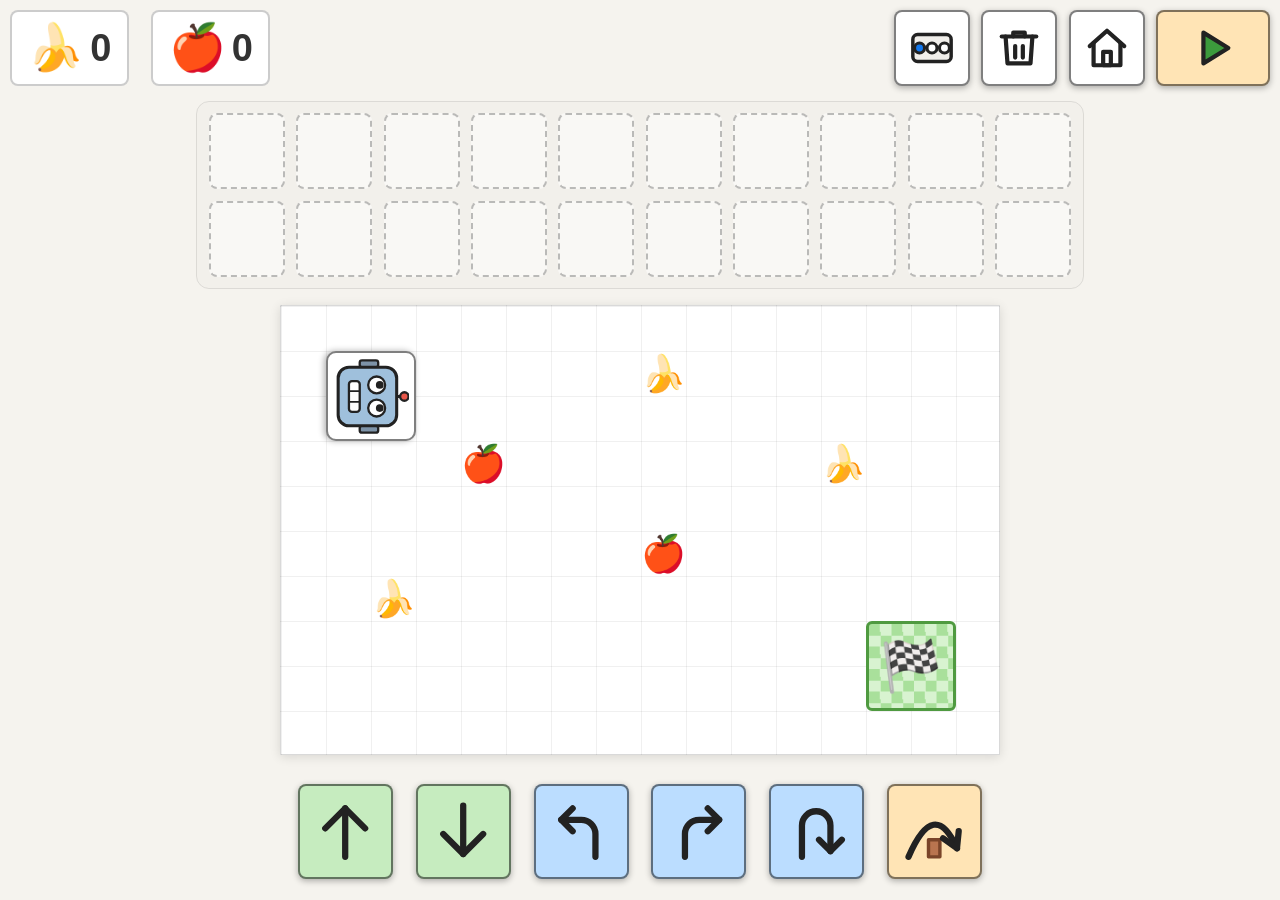
==== robot/index.html @ 566cac52 "Add Robot Maze: picture-only programming game at /robot/ Co-Authored-By: Claude Opus 5.5 <noreply@an" ====
<!DOCTYPE html>
<html lang="en">
<head>
  <meta charset="UTF-8">
  <meta name="viewport" content="width=device-width, initial-scale=1.0, maximum-scale=1.0, user-scalable=no, viewport-fit=cover">
  <meta name="theme-color" content="#f5f3ee">
  <title>Robot Maze</title>
  <link rel="manifest" href="manifest.json">
  <link rel="apple-touch-icon" href="../finger_paint/icons/icon-192.png">
  <link rel="icon" type="image/png" sizes="192x192" href="../finger_paint/icons/icon-192.png">
  <link rel="stylesheet" href="../finger_paint/style.css?v=22">
  <link rel="stylesheet" href="robot.css?v=1">
</head>
<body>
  <div id="robot-app">
    <div class="rb-top">
      <div class="rb-fruits" id="rb-fruits"></div>
      <div class="rb-actions">
        <button class="btn rb-btn" id="rb-level"></button>
        <button class="btn rb-btn" id="rb-clear"></button>
        <button class="btn rb-btn" id="rb-reset"></button>
        <button class="btn rb-btn accent rb-play" id="rb-play"></button>
      </div>
    </div>
    <div class="rb-program" id="rb-program"></div>
    <div class="rb-world-wrap" id="rb-world-wrap">
      <div class="rb-world" id="rb-world"></div>
    </div>
    <div class="rb-palette" id="rb-palette"></div>
  </div>

  <script src="../finger_paint/js/icons.js?v=22"></script>
  <script src="../finger_paint/js/dialogs.js?v=22"></script>
  <script src="robot.js?v=1"></script>
</body>
</html>
---- finger_paint/style.css ----
/* ────────────────────────────────────────────────────────────
   Finger Painting — global styles
   The layout itself is computed in JS (positions are absolute)
   so this file is mostly visual polish.
   ──────────────────────────────────────────────────────────── */

* { box-sizing: border-box; margin: 0; padding: 0; -webkit-tap-highlight-color: transparent; }

html, body {
  width: 100%;
  height: 100%;
  overflow: hidden;
  background: #f5f3ee;
  font-family: -apple-system, BlinkMacSystemFont, "Segoe UI", Roboto, sans-serif;
  user-select: none;
  -webkit-user-select: none;
  touch-action: none;
  overscroll-behavior: none;
}

#app {
  position: fixed;
  inset: 0;
  background: #f5f3ee;
  outline: none;
  border: none;
}

/* ── The painting (canvas stack) — square, top-left aligned ── */
.painting {
  position: absolute;
  overflow: hidden;
  background: #ffffff;
  transform-origin: center center;
  /* perspective applied on parent for page-flip animation */
  z-index: 2;
}

.painting canvas {
  position: absolute;
  top: 0;
  left: 0;
  width: 100%;
  /* height set by JS to maintain backing aspect ratio */
  display: block;
  touch-action: none;
  pointer-events: auto;
}

.painting-wrap {
  position: absolute;
  perspective: 1500px;
  pointer-events: none;
}
.painting-wrap > .painting { pointer-events: auto; }

/* Page-turn animation: flip style (default) */
.painting.flipping-out {
  animation: pageFlipOut 220ms ease-in forwards;
}
.painting.flipping-in {
  animation: pageFlipIn 220ms ease-out forwards;
}
@keyframes pageFlipOut {
  from { transform: rotateY(0deg);   box-shadow: 0 0 0 rgba(0,0,0,0); }
  to   { transform: rotateY(-90deg); box-shadow: -10px 0 30px rgba(0,0,0,0.25); }
}
@keyframes pageFlipIn {
  from { transform: rotateY(90deg);  box-shadow: 10px 0 30px rgba(0,0,0,0.25); }
  to   { transform: rotateY(0deg);   box-shadow: 0 0 0 rgba(0,0,0,0); }
}

/* Fade animation: fade out, resize, fade in */
.painting.anim-fade-out {
  animation: pageFadeOut 220ms ease-in forwards;
}
.painting.anim-fade-in {
  animation: pageFadeIn 220ms ease-out forwards;
}
@keyframes pageFadeOut {
  from { opacity: 1; }
  to   { opacity: 0; }
}
@keyframes pageFadeIn {
  from { opacity: 0; }
  to   { opacity: 1; }
}

/* Crossfade animation: fade out old, fade in new simultaneously */
.painting.anim-crossfade-out {
  animation: pageCrossfadeOut 220ms ease-in forwards;
}
.painting.anim-crossfade-in {
  animation: pageCrossfadeIn 220ms ease-out forwards;
}
@keyframes pageCrossfadeOut {
  from { opacity: 1; }
  to   { opacity: 0; }
}
@keyframes pageCrossfadeIn {
  from { opacity: 0; }
  to   { opacity: 1; }
}

/* Slide animation: old page slides up, new page slides up from bottom */
.painting.anim-slide-out {
  animation: pageSlideOut 220ms ease-in forwards;
}
.painting.anim-slide-in {
  animation: pageSlideIn 220ms ease-out forwards;
}
@keyframes pageSlideOut {
  from { transform: translateY(0);     opacity: 1; }
  to   { transform: translateY(-100%); opacity: 0; }
}
@keyframes pageSlideIn {
  from { transform: translateY(100%);  opacity: 0; }
  to   { transform: translateY(0);     opacity: 1; }
}

/* Wipe animation: wipe from right */
.painting.anim-wipe-out {
  animation: pageWipeOut 220ms ease-in forwards;
}
.painting.anim-wipe-in {
  animation: pageWipeIn 220ms ease-out forwards;
}
@keyframes pageWipeOut {
  from { clip-path: inset(0 0 0 0); }
  to   { clip-path: inset(0 0 0 100%); }
}
@keyframes pageWipeIn {
  from { clip-path: inset(0 100% 0 0); }
  to   { clip-path: inset(0 0 0 0); }
}

/* ── Buttons (rendered as <button class="btn">) ── */
.btn {
  position: absolute;
  border: 2px solid rgba(0,0,0,0.5);
  border-radius: 8px;
  background: #ffffff;
  box-shadow: 0 2px 6px rgba(0,0,0,0.3);
  display: flex;
  align-items: center;
  justify-content: center;
  cursor: pointer;
  padding: 0;
  overflow: hidden;
  font: inherit;
  color: inherit;
  user-select: none;
  -webkit-user-select: none;
  transition: transform 60ms ease-out, outline-offset 60ms ease-out;
  pointer-events: auto;
}
.btn:active { transform: scale(0.96); }

.btn.light-color { border-color: rgba(0,0,0,0.45); }

.btn.active {
  outline: 3px solid #1177EE;
  outline-offset: 1px;
  /* No z-index override here — keeping the default .btn z-index (4) so an
     active button stays above the page-picker backdrop (z 3). The outline
     is 3px with 1px offset = 4px outside the button; adjacent buttons are
     separated by ≥G px which is comfortably larger, so no need to lift z
     to avoid neighbor clipping. */
}

/* When the page picker is open, buttons tagged "below picker" drop UNDER
   the backdrop (z 3) so the backdrop's shadow visibly darkens them — used
   for the Save button per the redesign. The button stays in the DOM but is
   visually dimmed and the backdrop catches taps on its area. */
.btn.picker-below {
  z-index: 2;
}

.btn.accent { background: #ffe4b5; }
.btn.indicator { background: #f0eeea; }

.btn.disabled {
  filter: grayscale(100%);
  opacity: 0.6;
  cursor: not-allowed;
  pointer-events: none;
}

/* "Inactive" — same dimmed look as .disabled, but still accepts taps. Used
   when a button is contextually unavailable for its primary action but
   should still consume the tap (e.g., Clear while the bookshelf is open
   closes the bookshelf instead of clearing). */
.btn.inactive {
  filter: grayscale(100%);
  opacity: 0.6;
}

body.dialog-open .btn {
  pointer-events: none !important;
}

.btn.thumb { padding: 0; }
.btn.thumb img,
.btn.thumb canvas {
  width: 100%;
  height: 100%;
  display: block;
  object-fit: cover;
  pointer-events: none;
}

/* SVG inside buttons */
.btn svg {
  display: block;
  flex-shrink: 0;
  pointer-events: none;
}

/* Active checkmark overlay on color swatches */
.active-mark {
  position: absolute;
  pointer-events: none;
}

/* Brush size dot */
.size-dot {
  border-radius: 50%;
  background: #222;
  pointer-events: none;
}


/* ── Canvas border (frame around drawing area, on top) ── */
.canvas-frame-bg {
  position: absolute;
  border: 1px solid rgba(0,0,0,0.1);
  pointer-events: none;
  z-index: 2;       /* sits with the painting; the page-picker backdrop (z 3) goes over it */
}

/* Buttons are above all other elements */
.btn { z-index: 4; }

/* ── Page picker (modal grid over the canvas) ── */
.page-picker-backdrop {
  position: absolute;
  inset: 0;
  background: #9E9D99;     /* opaque "lightbox" — matches the apparent color
                              the translucent overlay used to produce over the
                              panel backgrounds, but now stable so it doesn't
                              shift when panel bgs are removed */
  z-index: 3;              /* over canvas + border (z 2), under regular .btn
                              (z 4) so the color palette, Save, Bookshelf-
                              toggle, and Clear stay interactive above it */
  pointer-events: auto;
  animation: fadeIn 140ms ease-out;
}

/* Decorative frame around the picker grid. Sits BETWEEN the lightbox (z 3)
   and the picker tiles + chrome (z 5) so the tiles read as a distinct
   surface separate from the bookshelf row below. */
.page-picker-panel {
  position: absolute;
  z-index: 4;
  background: rgba(242,240,235,0.85);
  outline: 1px solid rgba(0,0,0,0.1);
  border-radius: 12px;
  pointer-events: none;
}

/* Picker tiles + contextual chrome (prev/indicator/next) sit ABOVE the regular
   .btn z-index so they're clickable on top of the backdrop and the drawing-
   tools buttons that would otherwise overlap them. */
.page-picker-grid .btn,
.btn.picker-chrome {
  z-index: 5;
}

/* Tiles use the same .btn.thumb image sizing already defined above. The grid
   itself is positioned absolutely by JS, one tile per slot — tiles are
   ~1.5× the regular button size (layout.pickerTileSize) so page previews
   are easier to see. */
.page-picker-grid {
  position: absolute;
  z-index: 5;
  pointer-events: none;   /* tile buttons opt back in via .btn pointer-events:auto */
}

/* Small delete badge in the top-right corner of saved-drawing tiles. */
.page-tile-delete {
  position: absolute;
  z-index: 6;
  border-radius: 50%;
  background: #ffd0c0;
  border: 2px solid #cc4422;
  color: #882200;
  display: flex;
  align-items: center;
  justify-content: center;
  cursor: pointer;
  pointer-events: auto;
  box-shadow: 0 2px 4px rgba(0,0,0,0.3);
  padding: 0;
  font: inherit;
}
.page-tile-delete:active { transform: scale(0.96); }
.page-tile-delete svg { pointer-events: none; }

/* ── Modal dialog ── */
.dialog-backdrop {
  position: fixed;
  inset: 0;
  background: rgba(0,0,0,0.45);
  display: flex;
  align-items: center;
  justify-content: center;
  z-index: 100;
  animation: fadeIn 140ms ease-out;
}
@keyframes fadeIn { from { opacity: 0; } to { opacity: 1; } }

.dialog {
  background: #fffdf8;
  border-radius: 18px;
  border: 2px solid rgba(0,0,0,0.2);
  box-shadow: 0 10px 40px rgba(0,0,0,0.4);
  padding: 24px;
  max-width: 92vw;
  max-height: 92vh;
  display: flex;
  flex-direction: column;
  align-items: center;
  gap: 18px;
  font-size: clamp(16px, 2.4vmin, 22px);
}

.dialog-title {
  font-size: clamp(20px, 3.2vmin, 28px);
  font-weight: 700;
  text-align: center;
  color: #333;
}

.dialog-message {
  text-align: center;
  color: #555;
  max-width: 60ch;
}

.dialog-row {
  display: flex;
  gap: 14px;
  flex-wrap: wrap;
  justify-content: center;
}

.dialog-btn {
  padding: 14px 22px;
  border-radius: 12px;
  border: 2px solid rgba(0,0,0,0.4);
  background: #ffffff;
  cursor: pointer;
  font: inherit;
  font-weight: 600;
  min-width: 110px;
  min-height: 56px;
  display: inline-flex;
  align-items: center;
  justify-content: center;
  gap: 10px;
  box-shadow: 0 2px 6px rgba(0,0,0,0.2);
}
.dialog-btn:active { transform: scale(0.96); }
.dialog-btn.danger { background: #ffd0c0; border-color: #cc4422; color: #882200; }
.dialog-btn.primary { background: #ffe4b5; }
.dialog-btn.thumb-btn {
  flex-direction: column;
  padding: 10px;
  min-width: 140px;
}
.dialog-btn.thumb-btn .thumb-preview {
  width: 100px;
  height: 100px;
  border-radius: 8px;
  border: 1px solid rgba(0,0,0,0.2);
  background: #dff0fa;
  display: block;
  object-fit: cover;
}
.dialog-btn.thumb-btn .thumb-label {
  font-size: 0.75em;
  font-weight: 500;
  text-align: center;
}

/* Hidden during page flip */
.hidden-during-flip { visibility: hidden; }

/* Fullscreen hint toast */
.fullscreen-hint {
  position: fixed;
  top: 8px;
  left: 50%;
  transform: translateX(-50%);
  background: #3e3e3e;
  color: #ffffff;
  padding: 12px 20px;
  border-radius: 0 0 8px 8px;
  font-size: 14px;
  z-index: 10000;
  animation: slideDown 200ms ease-out;
  pointer-events: none;
}

.fullscreen-hint kbd {
  background: #5a5a5a;
  border: 1px solid #2a2a2a;
  border-radius: 3px;
  padding: 2px 6px;
  font-family: monospace;
  font-size: 0.9em;
  margin: 0 3px;
  display: inline-block;
}

.fullscreen-hint.fade-out {
  animation: fadeOut 300ms ease-out forwards;
}

@keyframes slideDown {
  from { opacity: 0; transform: translateX(-50%) translateY(-10px); }
  to { opacity: 1; transform: translateX(-50%) translateY(0); }
}

@keyframes fadeOut {
  from { opacity: 1; }
  to { opacity: 0; }
}
---- robot/robot.css ----
/* ────────────────────────────────────────────────────────────
   Robot Maze — styles layered on top of ../style.css.
   --s (slot size) and --cell (world cell size) are set by robot.js.
   ──────────────────────────────────────────────────────────── */

#robot-app {
  --s: 56px;
  --gap: calc(var(--s) * 0.15);
  --cell: 32px;
  position: fixed;
  inset: 0;
  display: flex;
  flex-direction: column;
  gap: calc(var(--gap) * 1.4);
  padding: max(10px, env(safe-area-inset-top)) max(10px, env(safe-area-inset-right))
           max(10px, env(safe-area-inset-bottom)) max(10px, env(safe-area-inset-left));
  background: #f5f3ee;
}

/* Buttons from the paint app are absolutely positioned; here they flow. */
#robot-app .btn { position: relative; }

/* ── Top bar: fruit counters + actions ── */
.rb-top {
  flex: 0 0 auto;
  height: var(--s);
  display: flex;
  align-items: center;
  justify-content: space-between;
  gap: var(--gap);
}
.rb-fruits {
  display: flex;
  align-items: center;
  gap: calc(var(--gap) * 2);
  height: 100%;
  min-width: 0;
  overflow: hidden;
}
.rb-fruit-count {
  display: flex;
  align-items: center;
  gap: calc(var(--s) * 0.08);
  height: 100%;
  padding: 0 calc(var(--s) * 0.2);
  border-radius: 8px;
  background: #ffffff;
  border: 2px solid rgba(0,0,0,0.2);
  font-size: calc(var(--s) * 0.5);
  font-weight: 700;
  color: #333;
}
.rb-fruit-count .em { font-size: calc(var(--s) * 0.6); line-height: 1; }
.rb-fruit-count.bump { animation: rbBump 300ms ease-out; }
@keyframes rbBump {
  0%   { transform: scale(1); }
  40%  { transform: scale(1.25); }
  100% { transform: scale(1); }
}

.rb-actions { display: flex; gap: var(--gap); height: 100%; }
.rb-btn { width: var(--s); height: var(--s); flex: 0 0 auto; }
.rb-play { width: calc(var(--s) * 1.5); }
.rb-play.running { background: #ffd0c0; border-color: #cc4422; }

/* ── Program: 2 rows × 10 slots ── */
.rb-program {
  flex: 0 0 auto;
  display: grid;
  grid-template-columns: repeat(10, var(--s));
  grid-auto-rows: var(--s);
  gap: var(--gap);
  justify-content: center;
  padding: var(--gap);
  background: rgba(242,240,235,0.85);
  outline: 1px solid rgba(0,0,0,0.1);
  border-radius: 12px;
  align-self: center;
}
.rb-slot {
  position: relative;
  border: 2px dashed rgba(0,0,0,0.25);
  border-radius: 8px;
  background: rgba(255,255,255,0.5);
}
.rb-slot.drop-hover { border-color: #1177EE; background: #e4efff; }
.rb-slot .rb-block { position: absolute; inset: -2px; }
.rb-slot.current .rb-block,
.rb-slot.current {
  outline: 3px solid #1177EE;
  outline-offset: 1px;
}
.rb-slot.failed .rb-block { animation: rbShake 300ms ease-in-out; }
@keyframes rbShake {
  0%, 100% { transform: translateX(0); }
  25% { transform: translateX(-12%); }
  75% { transform: translateX(12%); }
}

/* ── Command blocks ── */
.rb-block {
  width: var(--s);
  height: var(--s);
  border: 2px solid rgba(0,0,0,0.5);
  border-radius: 8px;
  box-shadow: 0 2px 6px rgba(0,0,0,0.3);
  display: flex;
  align-items: center;
  justify-content: center;
  cursor: grab;
  touch-action: none;
  background: #ffffff;
}
.rb-block svg { display: block; pointer-events: none; }
.rb-block.move { background: #c6ecbf; }
.rb-block.turn { background: #bbddff; }
.rb-block.jump { background: #ffe4b5; }

.rb-palette {
  flex: 0 0 auto;
  display: flex;
  justify-content: center;
  gap: calc(var(--gap) * 2);
  padding: var(--gap);
}
.rb-palette .rb-block {
  width: calc(var(--s) * 1.25);
  height: calc(var(--s) * 1.25);
}
.rb-palette .rb-block:active { transform: scale(0.96); }

.rb-ghost {
  position: fixed;
  z-index: 50;
  pointer-events: none;
  transform: translate(-50%, -50%) scale(1.1);
  box-shadow: 0 8px 20px rgba(0,0,0,0.35);
}

body.rb-running .rb-program .rb-block,
body.rb-running .rb-palette .rb-block { cursor: default; }
body.rb-running .rb-palette { opacity: 0.5; }

/* ── World ── */
.rb-world-wrap {
  flex: 1 1 auto;
  min-height: 0;
  display: flex;
  align-items: center;
  justify-content: center;
}
.rb-world {
  position: relative;
  background-color: #ffffff;
  background-image:
    linear-gradient(to right, rgba(0,0,0,0.06) 1px, transparent 1px),
    linear-gradient(to bottom, rgba(0,0,0,0.06) 1px, transparent 1px);
  background-size: var(--cell) var(--cell);
  border: 1px solid rgba(0,0,0,0.15);
  box-shadow: 0 2px 10px rgba(0,0,0,0.12);
  overflow: hidden;
}
.rb-wall {
  position: absolute;
  background: #b9744f;
  border: 1px solid #7a4429;
  box-shadow: inset 0 -3px 0 rgba(0,0,0,0.18);
  border-radius: 3px;
}
.rb-exit {
  position: absolute;
  background: repeating-conic-gradient(#d8f3d0 0 25%, #a9e09b 0 50%) 0 0 / calc(var(--cell) * 0.5) calc(var(--cell) * 0.5);
  border: 3px solid #4f9a40;
  border-radius: 6px;
  display: flex;
  align-items: center;
  justify-content: center;
  font-size: calc(var(--cell) * 1.1);
}
.rb-item {
  position: absolute;
  width: var(--cell);
  height: var(--cell);
  display: flex;
  align-items: center;
  justify-content: center;
  font-size: calc(var(--cell) * 0.8);
  line-height: 1;
  transition: transform 250ms ease-out, opacity 250ms ease-out;
}
.rb-item.taken { transform: scale(1.8); opacity: 0; }

.rb-robot {
  position: absolute;
  left: 0;
  top: 0;
  width: calc(var(--cell) * 2);
  height: calc(var(--cell) * 2);
  padding: calc(var(--cell) * 0.1);
  background: #ffffff;
  border: 2px solid rgba(0,0,0,0.5);
  border-radius: 10px;
  box-shadow: 0 2px 6px rgba(0,0,0,0.3);
  transform-origin: center center;
  z-index: 3;
}
.rb-robot svg { width: 100%; height: 100%; display: block; }

.rb-sparkle {
  position: absolute;
  z-index: 4;
  pointer-events: none;
  font-size: calc(var(--cell) * 0.9);
  animation: rbSparkle 900ms ease-out forwards;
}
@keyframes rbSparkle {
  from { transform: translate(-50%, -50%) scale(0.4); opacity: 1; }
  to   { transform: translate(calc(-50% + var(--dx)), calc(-50% + var(--dy))) scale(1.2); opacity: 0; }
}
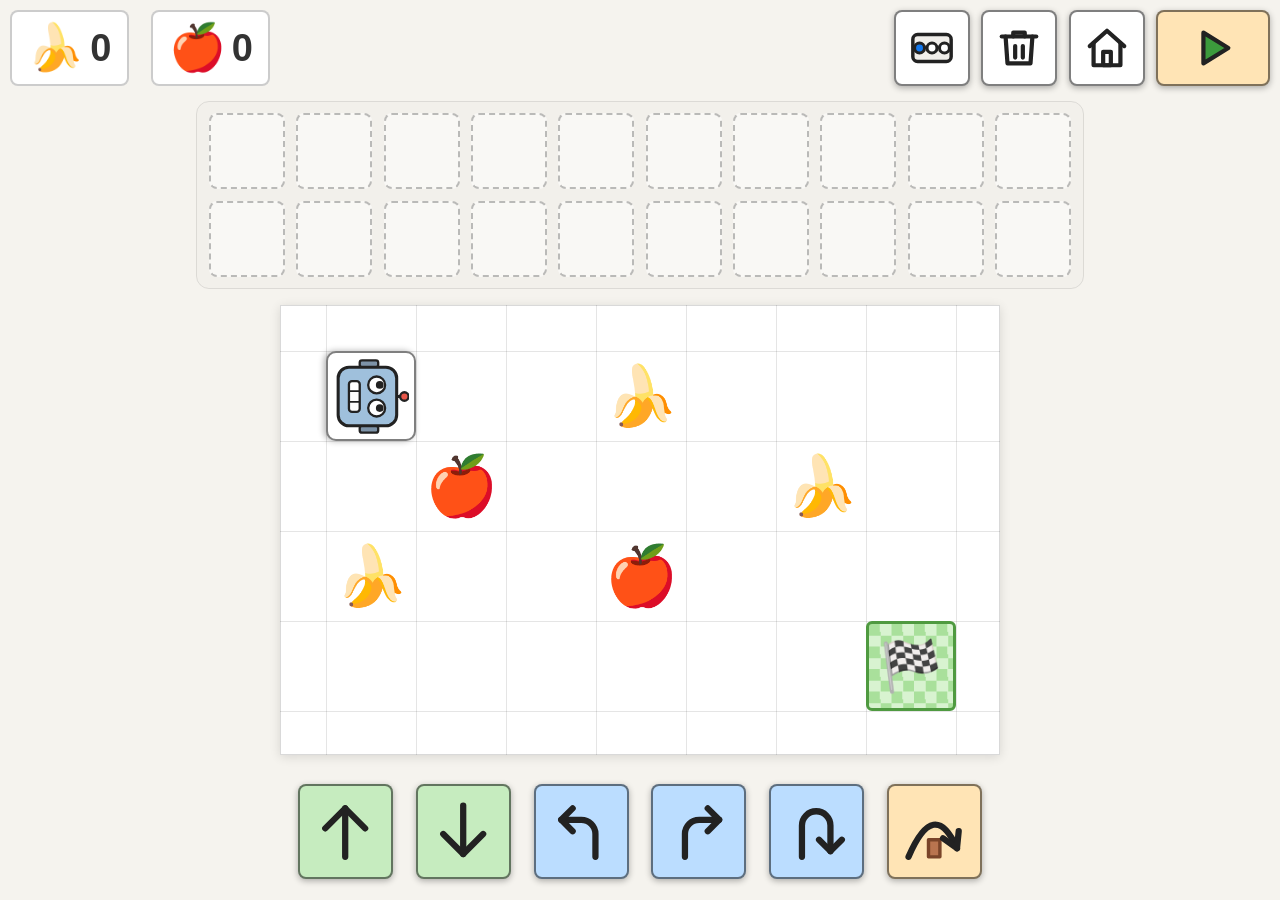
==== commit 7c4ff50a: "Robot Maze: draw grid at robot size, snap fruit to robot squares Co-Authored-By: Claude Opus 5.5 <no" ====
--- a/robot/index.html
+++ b/robot/index.html
@@ -9,7 +9,7 @@
   <link rel="apple-touch-icon" href="../finger_paint/icons/icon-192.png">
   <link rel="icon" type="image/png" sizes="192x192" href="../finger_paint/icons/icon-192.png">
   <link rel="stylesheet" href="../finger_paint/style.css?v=22">
-  <link rel="stylesheet" href="robot.css?v=1">
+  <link rel="stylesheet" href="robot.css?v=2">
 </head>
 <body>
   <div id="robot-app">
@@ -31,6 +31,6 @@
 
   <script src="../finger_paint/js/icons.js?v=22"></script>
   <script src="../finger_paint/js/dialogs.js?v=22"></script>
-  <script src="robot.js?v=1"></script>
+  <script src="robot.js?v=2"></script>
 </body>
 </html>
--- a/robot/robot.css
+++ b/robot/robot.css
@@ -153,9 +153,9 @@
   position: relative;
   background-color: #ffffff;
   background-image:
-    linear-gradient(to right, rgba(0,0,0,0.06) 1px, transparent 1px),
-    linear-gradient(to bottom, rgba(0,0,0,0.06) 1px, transparent 1px);
-  background-size: var(--cell) var(--cell);
+    linear-gradient(to right, rgba(0,0,0,0.1) 1px, transparent 1px),
+    linear-gradient(to bottom, rgba(0,0,0,0.1) 1px, transparent 1px);
+  background-size: calc(var(--cell) * 2) calc(var(--cell) * 2);
   border: 1px solid rgba(0,0,0,0.15);
   box-shadow: 0 2px 10px rgba(0,0,0,0.12);
   overflow: hidden;
@@ -179,12 +179,12 @@
 }
 .rb-item {
   position: absolute;
-  width: var(--cell);
-  height: var(--cell);
-  display: flex;
-  align-items: center;
-  justify-content: center;
-  font-size: calc(var(--cell) * 0.8);
+  width: calc(var(--cell) * 2);
+  height: calc(var(--cell) * 2);
+  display: flex;
+  align-items: center;
+  justify-content: center;
+  font-size: calc(var(--cell) * 1.3);
   line-height: 1;
   transition: transform 250ms ease-out, opacity 250ms ease-out;
 }
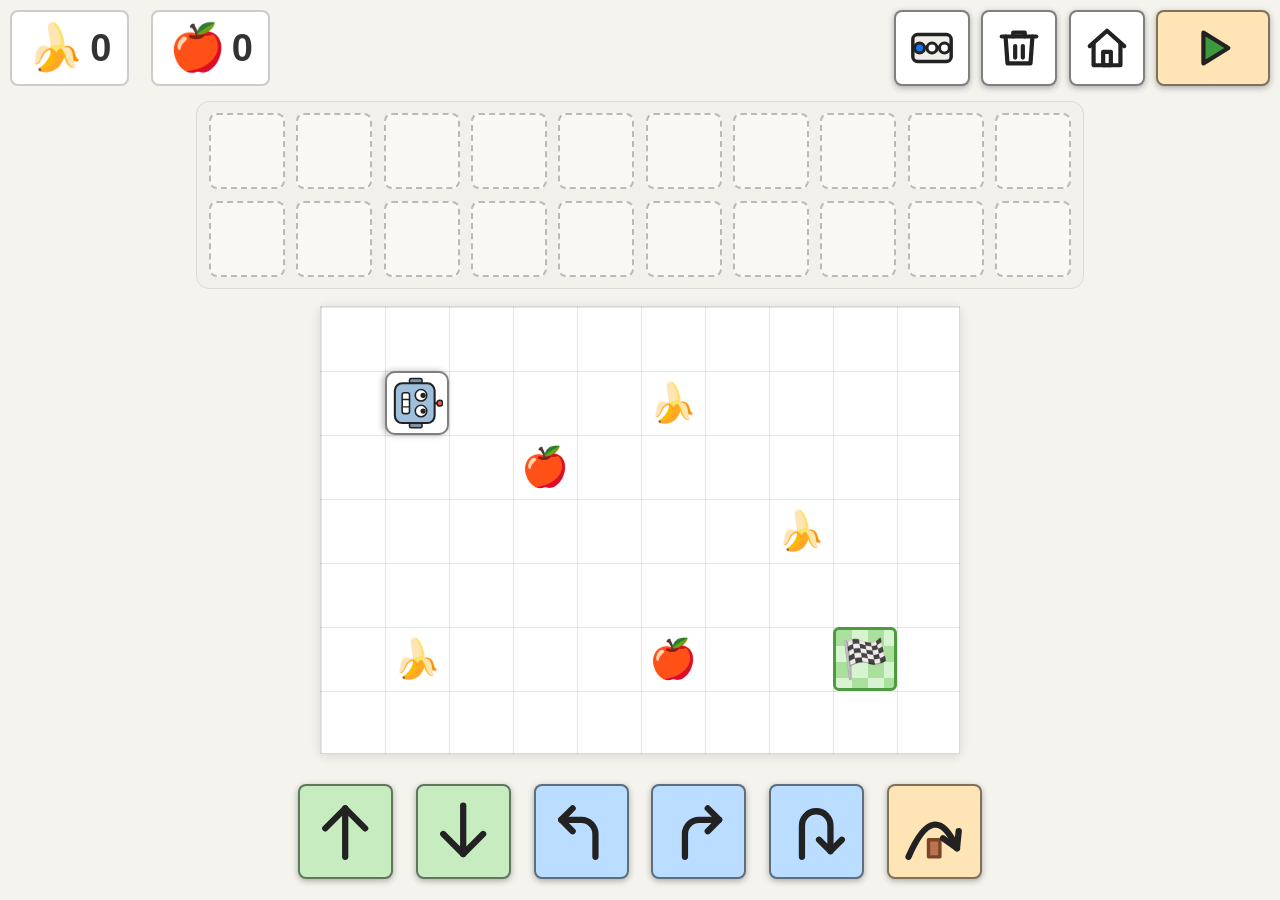
==== commit 2ae1009a: "Robot Maze: single square size for robot, walls, fruit and exit Co-Authored-By: Claude Opus 5.5 <nor" ====
--- a/robot/index.html
+++ b/robot/index.html
@@ -9,7 +9,7 @@
   <link rel="apple-touch-icon" href="../finger_paint/icons/icon-192.png">
   <link rel="icon" type="image/png" sizes="192x192" href="../finger_paint/icons/icon-192.png">
   <link rel="stylesheet" href="../finger_paint/style.css?v=22">
-  <link rel="stylesheet" href="robot.css?v=2">
+  <link rel="stylesheet" href="robot.css?v=3">
 </head>
 <body>
   <div id="robot-app">
@@ -31,6 +31,6 @@
 
   <script src="../finger_paint/js/icons.js?v=22"></script>
   <script src="../finger_paint/js/dialogs.js?v=22"></script>
-  <script src="robot.js?v=2"></script>
+  <script src="robot.js?v=3"></script>
 </body>
 </html>
--- a/robot/robot.css
+++ b/robot/robot.css
@@ -155,7 +155,7 @@
   background-image:
     linear-gradient(to right, rgba(0,0,0,0.1) 1px, transparent 1px),
     linear-gradient(to bottom, rgba(0,0,0,0.1) 1px, transparent 1px);
-  background-size: calc(var(--cell) * 2) calc(var(--cell) * 2);
+  background-size: var(--cell) var(--cell);
   border: 1px solid rgba(0,0,0,0.15);
   box-shadow: 0 2px 10px rgba(0,0,0,0.12);
   overflow: hidden;
@@ -164,8 +164,8 @@
   position: absolute;
   background: #b9744f;
   border: 1px solid #7a4429;
-  box-shadow: inset 0 -3px 0 rgba(0,0,0,0.18);
-  border-radius: 3px;
+  box-shadow: inset 0 -5px 0 rgba(0,0,0,0.18);
+  border-radius: 6px;
 }
 .rb-exit {
   position: absolute;
@@ -175,16 +175,16 @@
   display: flex;
   align-items: center;
   justify-content: center;
-  font-size: calc(var(--cell) * 1.1);
+  font-size: calc(var(--cell) * 0.6);
 }
 .rb-item {
   position: absolute;
-  width: calc(var(--cell) * 2);
-  height: calc(var(--cell) * 2);
-  display: flex;
-  align-items: center;
-  justify-content: center;
-  font-size: calc(var(--cell) * 1.3);
+  width: var(--cell);
+  height: var(--cell);
+  display: flex;
+  align-items: center;
+  justify-content: center;
+  font-size: calc(var(--cell) * 0.6);
   line-height: 1;
   transition: transform 250ms ease-out, opacity 250ms ease-out;
 }
@@ -194,9 +194,9 @@
   position: absolute;
   left: 0;
   top: 0;
-  width: calc(var(--cell) * 2);
-  height: calc(var(--cell) * 2);
-  padding: calc(var(--cell) * 0.1);
+  width: var(--cell);
+  height: var(--cell);
+  padding: calc(var(--cell) * 0.06);
   background: #ffffff;
   border: 2px solid rgba(0,0,0,0.5);
   border-radius: 10px;
@@ -210,7 +210,7 @@
   position: absolute;
   z-index: 4;
   pointer-events: none;
-  font-size: calc(var(--cell) * 0.9);
+  font-size: calc(var(--cell) * 0.4);
   animation: rbSparkle 900ms ease-out forwards;
 }
 @keyframes rbSparkle {
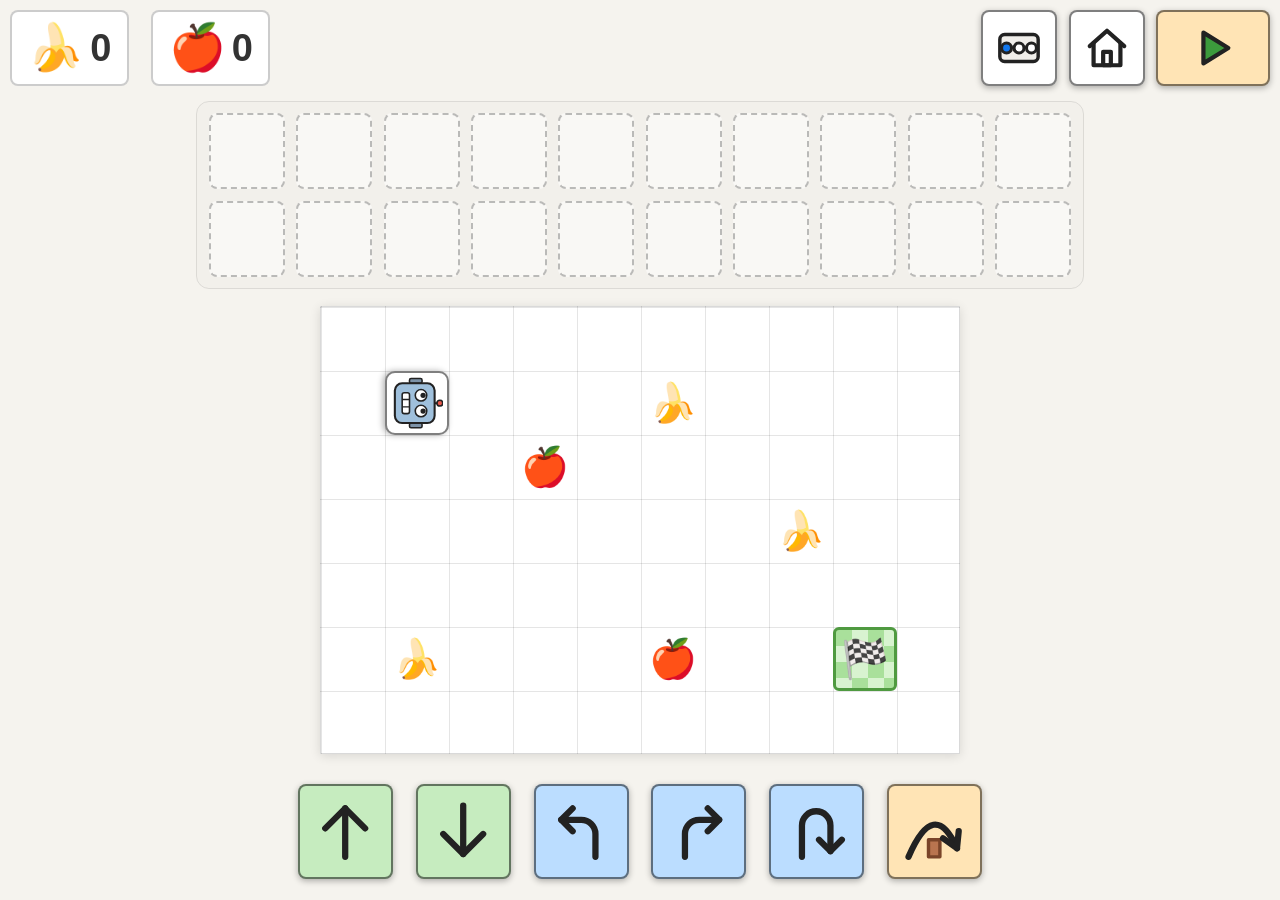
==== commit 0275c2a5: "Robot Maze: remove clear-program button and its dialog Co-Authored-By: Claude Opus 5.5 <noreply@anth" ====
--- a/robot/index.html
+++ b/robot/index.html
@@ -17,7 +17,6 @@
       <div class="rb-fruits" id="rb-fruits"></div>
       <div class="rb-actions">
         <button class="btn rb-btn" id="rb-level"></button>
-        <button class="btn rb-btn" id="rb-clear"></button>
         <button class="btn rb-btn" id="rb-reset"></button>
         <button class="btn rb-btn accent rb-play" id="rb-play"></button>
       </div>
@@ -29,8 +28,6 @@
     <div class="rb-palette" id="rb-palette"></div>
   </div>
 
-  <script src="../finger_paint/js/icons.js?v=22"></script>
-  <script src="../finger_paint/js/dialogs.js?v=22"></script>
-  <script src="robot.js?v=3"></script>
+  <script src="robot.js?v=4"></script>
 </body>
 </html>
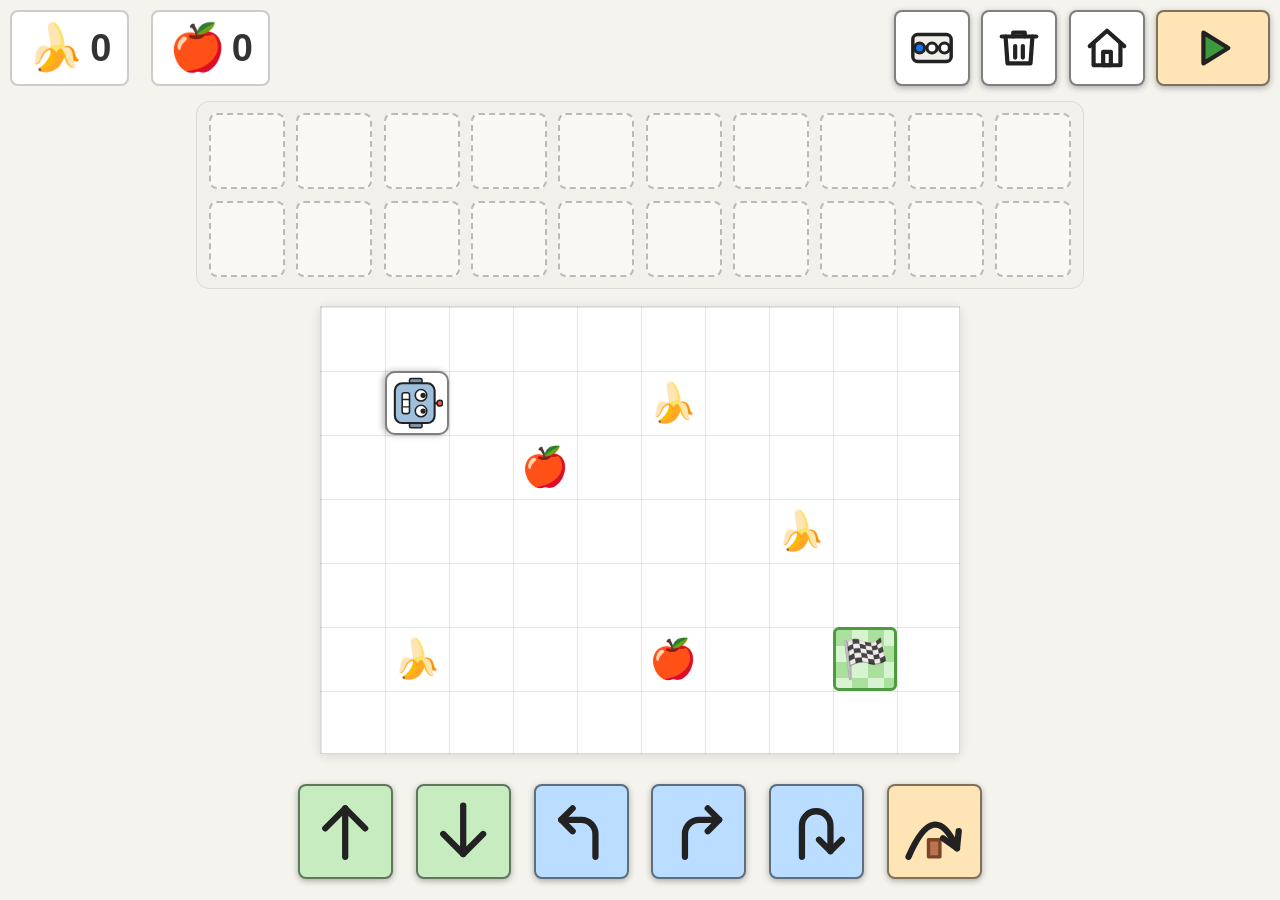
==== commit 6d72ddbc: "Robot Maze: add clear-program button with cancel/clear popup Co-Authored-By: Claude Opus 5.5 <norepl" ====
--- a/robot/index.html
+++ b/robot/index.html
@@ -9,7 +9,7 @@
   <link rel="apple-touch-icon" href="../finger_paint/icons/icon-192.png">
   <link rel="icon" type="image/png" sizes="192x192" href="../finger_paint/icons/icon-192.png">
   <link rel="stylesheet" href="../finger_paint/style.css?v=22">
-  <link rel="stylesheet" href="robot.css?v=3">
+  <link rel="stylesheet" href="robot.css?v=4">
 </head>
 <body>
   <div id="robot-app">
@@ -17,6 +17,7 @@
       <div class="rb-fruits" id="rb-fruits"></div>
       <div class="rb-actions">
         <button class="btn rb-btn" id="rb-level"></button>
+        <button class="btn rb-btn" id="rb-clear"></button>
         <button class="btn rb-btn" id="rb-reset"></button>
         <button class="btn rb-btn accent rb-play" id="rb-play"></button>
       </div>
@@ -28,6 +29,6 @@
     <div class="rb-palette" id="rb-palette"></div>
   </div>
 
-  <script src="robot.js?v=4"></script>
+  <script src="robot.js?v=5"></script>
 </body>
 </html>
--- a/robot/robot.css
+++ b/robot/robot.css
@@ -217,3 +217,11 @@
   from { transform: translate(-50%, -50%) scale(0.4); opacity: 1; }
   to   { transform: translate(calc(-50% + var(--dx)), calc(-50% + var(--dy))) scale(1.2); opacity: 0; }
 }
+
+/* Clear-program popup buttons (icon only, square) */
+.rb-popup-btn {
+  min-width: 0;
+  width: calc(max(var(--s), 48px) * 1.4);
+  height: calc(max(var(--s), 48px) * 1.4);
+  padding: 0;
+}
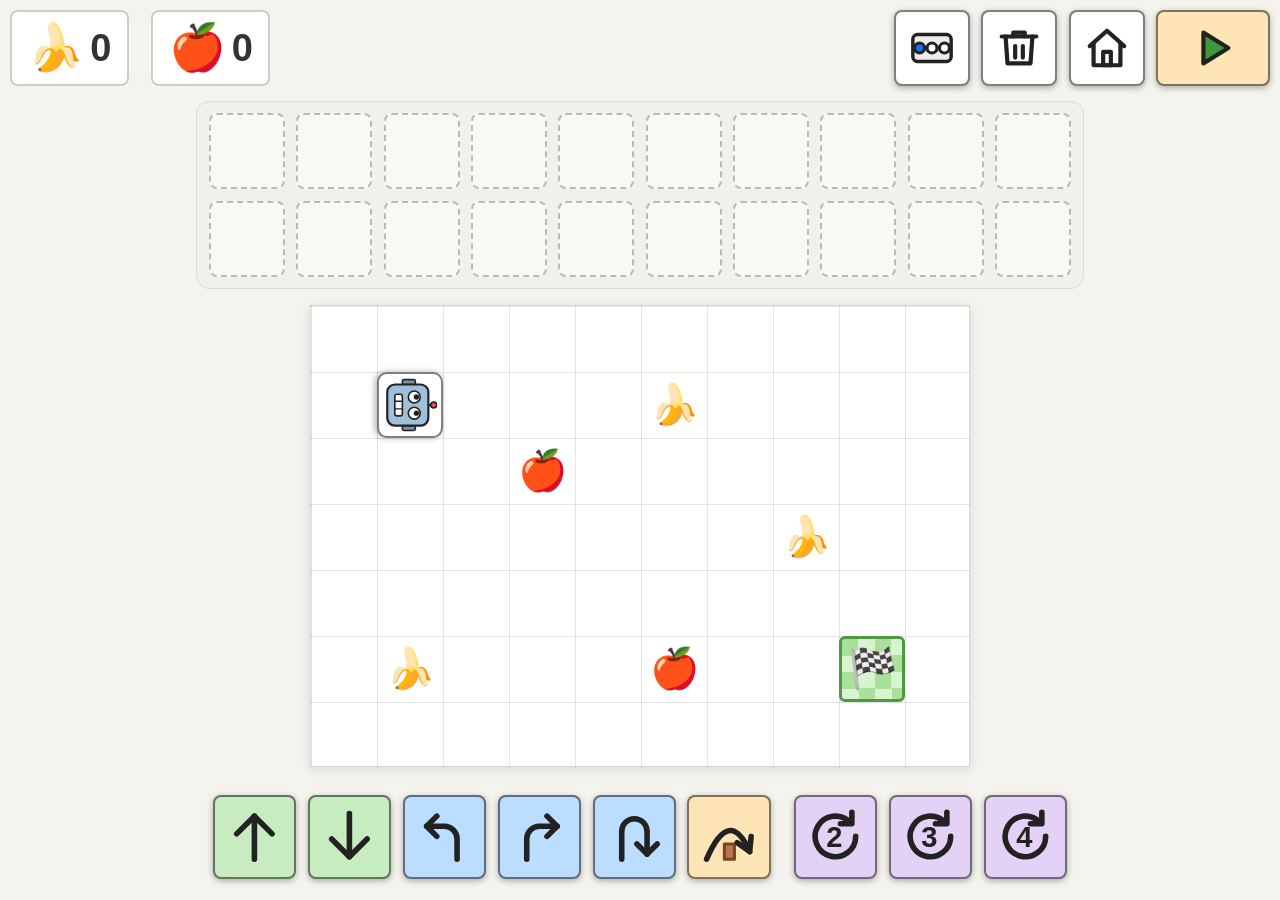
==== commit c95676a0: "Robot Maze: repeat blocks (2/3/4) and trash removes last instruction Co-Authored-By: Claude Opus 5.5" ====
--- a/robot/index.html
+++ b/robot/index.html
@@ -9,7 +9,7 @@
   <link rel="apple-touch-icon" href="../finger_paint/icons/icon-192.png">
   <link rel="icon" type="image/png" sizes="192x192" href="../finger_paint/icons/icon-192.png">
   <link rel="stylesheet" href="../finger_paint/style.css?v=22">
-  <link rel="stylesheet" href="robot.css?v=4">
+  <link rel="stylesheet" href="robot.css?v=5">
 </head>
 <body>
   <div id="robot-app">
@@ -29,6 +29,6 @@
     <div class="rb-palette" id="rb-palette"></div>
   </div>
 
-  <script src="robot.js?v=5"></script>
+  <script src="robot.js?v=6"></script>
 </body>
 </html>
--- a/robot/robot.css
+++ b/robot/robot.css
@@ -90,6 +90,10 @@
   outline: 3px solid #1177EE;
   outline-offset: 1px;
 }
+.rb-slot.looping .rb-block {
+  outline: 3px solid #8a4fd0;
+  outline-offset: 1px;
+}
 .rb-slot.failed .rb-block { animation: rbShake 300ms ease-in-out; }
 @keyframes rbShake {
   0%, 100% { transform: translateX(0); }
@@ -115,18 +119,20 @@
 .rb-block.move { background: #c6ecbf; }
 .rb-block.turn { background: #bbddff; }
 .rb-block.jump { background: #ffe4b5; }
+.rb-block.repeat { background: #e3d2f5; }
 
 .rb-palette {
   flex: 0 0 auto;
   display: flex;
   justify-content: center;
-  gap: calc(var(--gap) * 2);
+  gap: var(--gap);
   padding: var(--gap);
 }
 .rb-palette .rb-block {
-  width: calc(var(--s) * 1.25);
-  height: calc(var(--s) * 1.25);
-}
+  width: calc(var(--s) * 1.1);
+  height: calc(var(--s) * 1.1);
+}
+.rb-palette .rb-block.jump { margin-right: var(--gap); }
 .rb-palette .rb-block:active { transform: scale(0.96); }
 
 .rb-ghost {
@@ -218,10 +224,3 @@
   to   { transform: translate(calc(-50% + var(--dx)), calc(-50% + var(--dy))) scale(1.2); opacity: 0; }
 }
 
-/* Clear-program popup buttons (icon only, square) */
-.rb-popup-btn {
-  min-width: 0;
-  width: calc(max(var(--s), 48px) * 1.4);
-  height: calc(max(var(--s), 48px) * 1.4);
-  padding: 0;
-}
